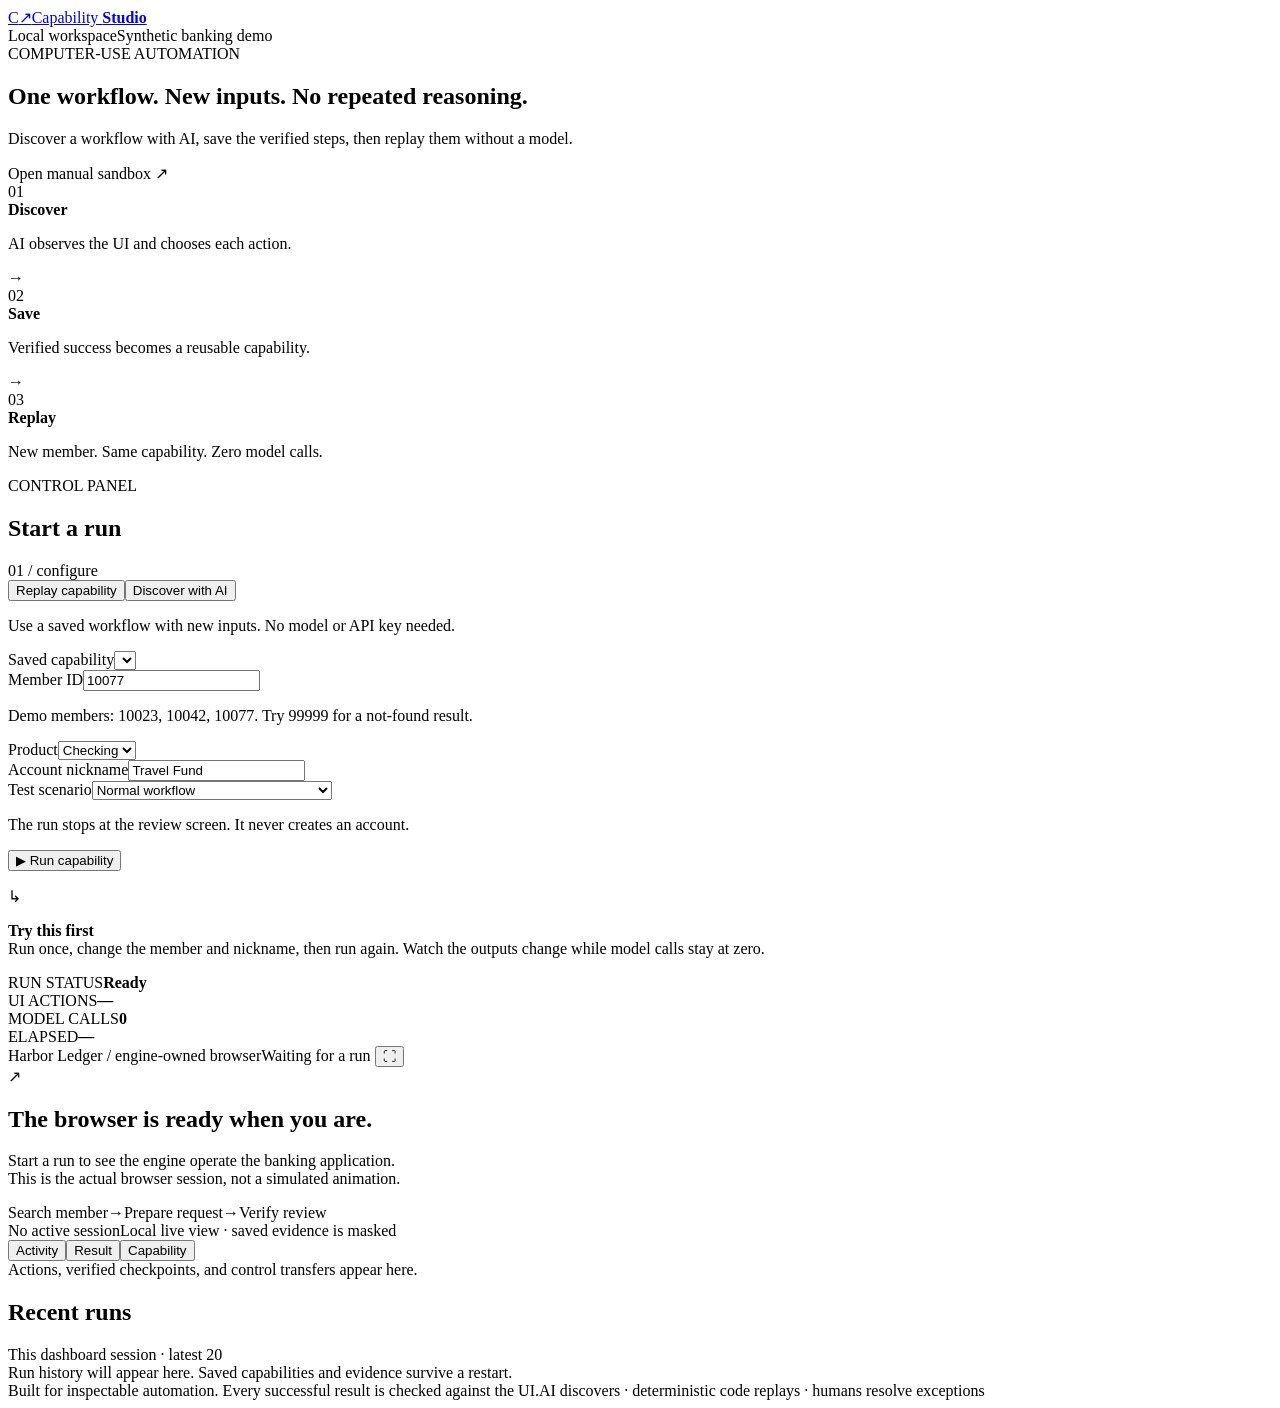
==== src/capabilities/web_static/index.html @ 90d6d940 "Add web dashboard for discovery, replay, live preview, and same-session takeover Expose the existing" ====
<!doctype html>
<html lang="en">
  <head>
    <meta charset="utf-8" />
    <meta name="viewport" content="width=device-width, initial-scale=1" />
    <meta name="studio-csrf" content="{{csrf}}" />
    <title>Capability Studio · Computer-use automation</title>
    <link rel="stylesheet" href="/assets/studio.css" />
    <script src="/assets/studio.js" defer></script>
  </head>
  <body>
    <header class="topbar">
      <a class="brand" href="/" aria-label="Capability Studio home"
        ><span class="brandmark">C<span>↗</span></span
        >Capability <strong>Studio</strong></a
      >
      <div class="top-right">
        <span class="local"><i></i> Local workspace</span
        ><span class="tag">Synthetic banking demo</span>
      </div>
    </header>
    <main>
      <section class="intro">
        <div>
          <div class="eyebrow">COMPUTER-USE AUTOMATION</div>
          <h1>One workflow. New inputs. No repeated reasoning.</h1>
          <p>
            Discover a workflow with AI, save the verified steps, then replay
            them without a model.
          </p>
        </div>
        <a id="sandbox-link" class="quiet-link" target="_blank" rel="noopener"
          >Open manual sandbox ↗</a
        >
      </section>
      <section class="flow" aria-label="How it works">
        <div>
          <span class="flow-number">01</span>
          <div>
            <strong>Discover</strong>
            <p>AI observes the UI and chooses each action.</p>
          </div>
        </div>
        <span class="flow-arrow">→</span>
        <div>
          <span class="flow-number">02</span>
          <div>
            <strong>Save</strong>
            <p>Verified success becomes a reusable capability.</p>
          </div>
        </div>
        <span class="flow-arrow">→</span>
        <div>
          <span class="flow-number">03</span>
          <div>
            <strong>Replay</strong>
            <p>New member. Same capability. Zero model calls.</p>
          </div>
        </div>
      </section>
      <div class="workspace-grid">
        <aside class="panel setup">
          <div class="panel-heading">
            <div>
              <div class="eyebrow">CONTROL PANEL</div>
              <h2>Start a run</h2>
            </div>
            <span class="subtle">01 / configure</span>
          </div>
          <div class="mode-tabs" role="group" aria-label="Run mode">
            <button id="replay-mode" class="selected" aria-pressed="true">
              Replay capability</button
            ><button id="discover-mode" aria-pressed="false">
              Discover with AI
            </button>
          </div>
          <p id="mode-description" class="help">
            Use a saved workflow with new inputs. No model or API key needed.
          </p>
          <form id="run-form">
            <label for="capability">Saved capability</label
            ><select id="capability" required></select>
            <div id="capability-meta" class="inline-note"></div>
            <div id="discovery-fields" hidden>
              <label for="provider">Model provider</label
              ><select id="provider">
                <option value="gemini">Gemini</option>
                <option value="anthropic">Anthropic</option>
              </select>
              <p id="provider-status" class="help"></p>
              <div class="goal">
                <strong>Discovery goal</strong>
                <p>
                  Find the member, prepare the requested sub-account, and stop
                  at review. AI chooses the steps; you do not demonstrate them
                  first.
                </p>
              </div>
            </div>
            <div class="divider"></div>
            <label for="member-id">Member ID</label
            ><input
              id="member-id"
              name="member_id"
              value="10077"
              inputmode="numeric"
              pattern="[0-9]{5}"
              maxlength="5"
              required
              autocomplete="off"
            />
            <p class="help field-help">
              Demo members: 10023, 10042, 10077. Try 99999 for a not-found
              result.
            </p>
            <div class="field-row">
              <div>
                <label for="product">Product</label
                ><select id="product">
                  <option>Checking</option>
                  <option>Savings</option>
                </select>
              </div>
              <div>
                <label for="nickname">Account nickname</label
                ><input
                  id="nickname"
                  value="Travel Fund"
                  maxlength="80"
                  required
                  autocomplete="off"
                />
              </div>
            </div>
            <label for="scenario">Test scenario</label
            ><select id="scenario">
              <option value="normal">Normal workflow</option>
              <option value="session_expired">
                Session expired · human takeover
              </option>
              <option value="unexpected_dialog">
                Unexpected dialog · human takeover
              </option>
              <option value="interstitial">
                Known notice · automatic recovery
              </option>
              <option value="slow">Slow loading</option>
              <option value="validation">Form validation error</option>
              <option value="permission_denied">Permission denied</option>
              <option value="app_error">Application unavailable</option>
              <option value="ambiguous">Duplicate control</option>
              <option value="visual_missing">Missing visual target</option>
              <option value="prompt_injection">
                Untrusted page instruction
              </option>
            </select>
            <p id="scenario-help" class="help">
              The run stops at the review screen. It never creates an account.
            </p>
            <button class="primary run-button" id="start" type="submit">
              <span>▶</span> Run capability
            </button>
            <button class="danger-outline" id="stop" type="button" hidden>
              Stop current run
            </button>
            <p class="error" id="form-error" role="alert"></p>
          </form>
          <div class="tip">
            <span>↳</span>
            <p>
              <strong>Try this first</strong><br />Run once, change the member
              and nickname, then run again. Watch the outputs change while model
              calls stay at zero.
            </p>
          </div>
        </aside>
        <section class="execution">
          <div class="metrics" aria-label="Run statistics">
            <div>
              <span>RUN STATUS</span><strong id="run-status">Ready</strong>
            </div>
            <div>
              <span>UI ACTIONS</span><strong id="action-count">—</strong>
            </div>
            <div>
              <span>MODEL CALLS</span><strong id="model-count">0</strong>
            </div>
            <div><span>ELAPSED</span><strong id="elapsed">—</strong></div>
          </div>
          <section class="panel browser-panel">
            <div class="browser-bar">
              <div class="window-dots"><i></i><i></i><i></i></div>
              <span
                >Harbor Ledger
                <span class="muted">/ engine-owned browser</span></span
              ><span id="live-status" class="live-status"
                >Waiting for a run</span
              >
              <button
                id="expand-view"
                class="secondary"
                type="button"
                aria-label="Expand banking view"
              >
                ⛶
              </button>
            </div>
            <div id="takeover" class="takeover" hidden>
              <div>
                <strong id="takeover-title">Human attention needed</strong>
                <p id="takeover-reason"></p>
              </div>
              <div class="takeover-buttons">
                <button id="claim" class="primary" type="button">
                  Claim session</button
                ><button id="resume" class="primary" type="button" hidden>
                  Return to automation</button
                ><button id="abort" class="secondary" type="button">
                  Abort
                </button>
              </div>
            </div>
            <div class="viewport" id="viewport">
              <div class="empty-state" id="empty-state">
                <div class="empty-icon">↗</div>
                <h2>The browser is ready when you are.</h2>
                <p>
                  Start a run to see the engine operate the banking
                  application.<br />This is the actual browser session, not a
                  simulated animation.
                </p>
                <div class="empty-steps">
                  <span>Search member</span><b>→</b><span>Prepare request</span
                  ><b>→</b><span>Verify review</span>
                </div>
              </div>
              <img
                id="browser-image"
                alt="Live banking browser session"
                hidden
              />
            </div>
            <div id="human-tools" class="human-tools" hidden>
              <p>
                You own this session. Click the banking screen to interact.
                After resolving the interruption, return control.
              </p>
              <div>
                <input
                  id="manual-text"
                  placeholder="Text for the focused field"
                  maxlength="80"
                  aria-label="Text for the focused browser field"
                /><button id="type-text" class="secondary">Type text</button
                ><button class="secondary key" data-key="Tab">Tab</button
                ><button class="secondary key" data-key="Enter">Enter</button
                ><button class="secondary key" data-key="Escape">Esc</button>
              </div>
            </div>
            <div class="browser-footer">
              <span id="screen-name">No active session</span
              ><span id="preview-note"
                >Local live view · saved evidence is masked</span
              >
            </div>
          </section>
          <section class="panel details-panel">
            <div class="detail-tabs" role="group" aria-label="Run details">
              <button class="active" data-panel="activity-panel">
                Activity</button
              ><button data-panel="result-panel">Result</button
              ><button data-panel="artifact-panel">Capability</button>
            </div>
            <div id="activity-panel" class="detail-content">
              <div id="activity-empty" class="muted">
                Actions, verified checkpoints, and control transfers appear
                here.
              </div>
              <ol id="events" class="events" aria-label="Run activity"></ol>
            </div>
            <div id="result-panel" class="detail-content" hidden>
              <div id="result-empty" class="muted">
                Verified outputs will appear when the run finishes.
              </div>
              <div id="result-content" hidden>
                <h3 id="result-title"></h3>
                <p id="result-message"></p>
                <dl id="outputs"></dl>
                <p id="evidence-note" class="inline-note"></p>
                <button
                  id="use-discovered"
                  class="primary"
                  type="button"
                  hidden
                >
                  Use this capability with new inputs
                </button>
              </div>
            </div>
            <div id="artifact-panel" class="detail-content" hidden>
              <div class="artifact-header">
                <div>
                  <h3>Reusable capability</h3>
                  <p class="help">
                    Input references, verified checkpoints, and provenance. No
                    member-specific values.
                  </p>
                </div>
                <button id="download-artifact" class="secondary">
                  Download JSON
                </button>
              </div>
              <div id="artifact-steps" class="artifact-steps"></div>
              <details>
                <summary>Inspect the full artifact</summary>
                <pre id="artifact-json"></pre>
              </details>
            </div>
          </section>
        </section>
      </div>
      <section class="panel history">
        <div class="panel-heading">
          <h2>Recent runs</h2>
          <span class="subtle">This dashboard session · latest 20</span>
        </div>
        <div id="history-empty" class="muted">
          Run history will appear here. Saved capabilities and evidence survive
          a restart.
        </div>
        <div id="history-list"></div>
      </section>
      <footer class="page-footer">
        <span
          >Built for inspectable automation. Every successful result is checked
          against the UI.</span
        ><span
          >AI discovers · deterministic code replays · humans resolve
          exceptions</span
        >
      </footer>
    </main>
  </body>
</html>
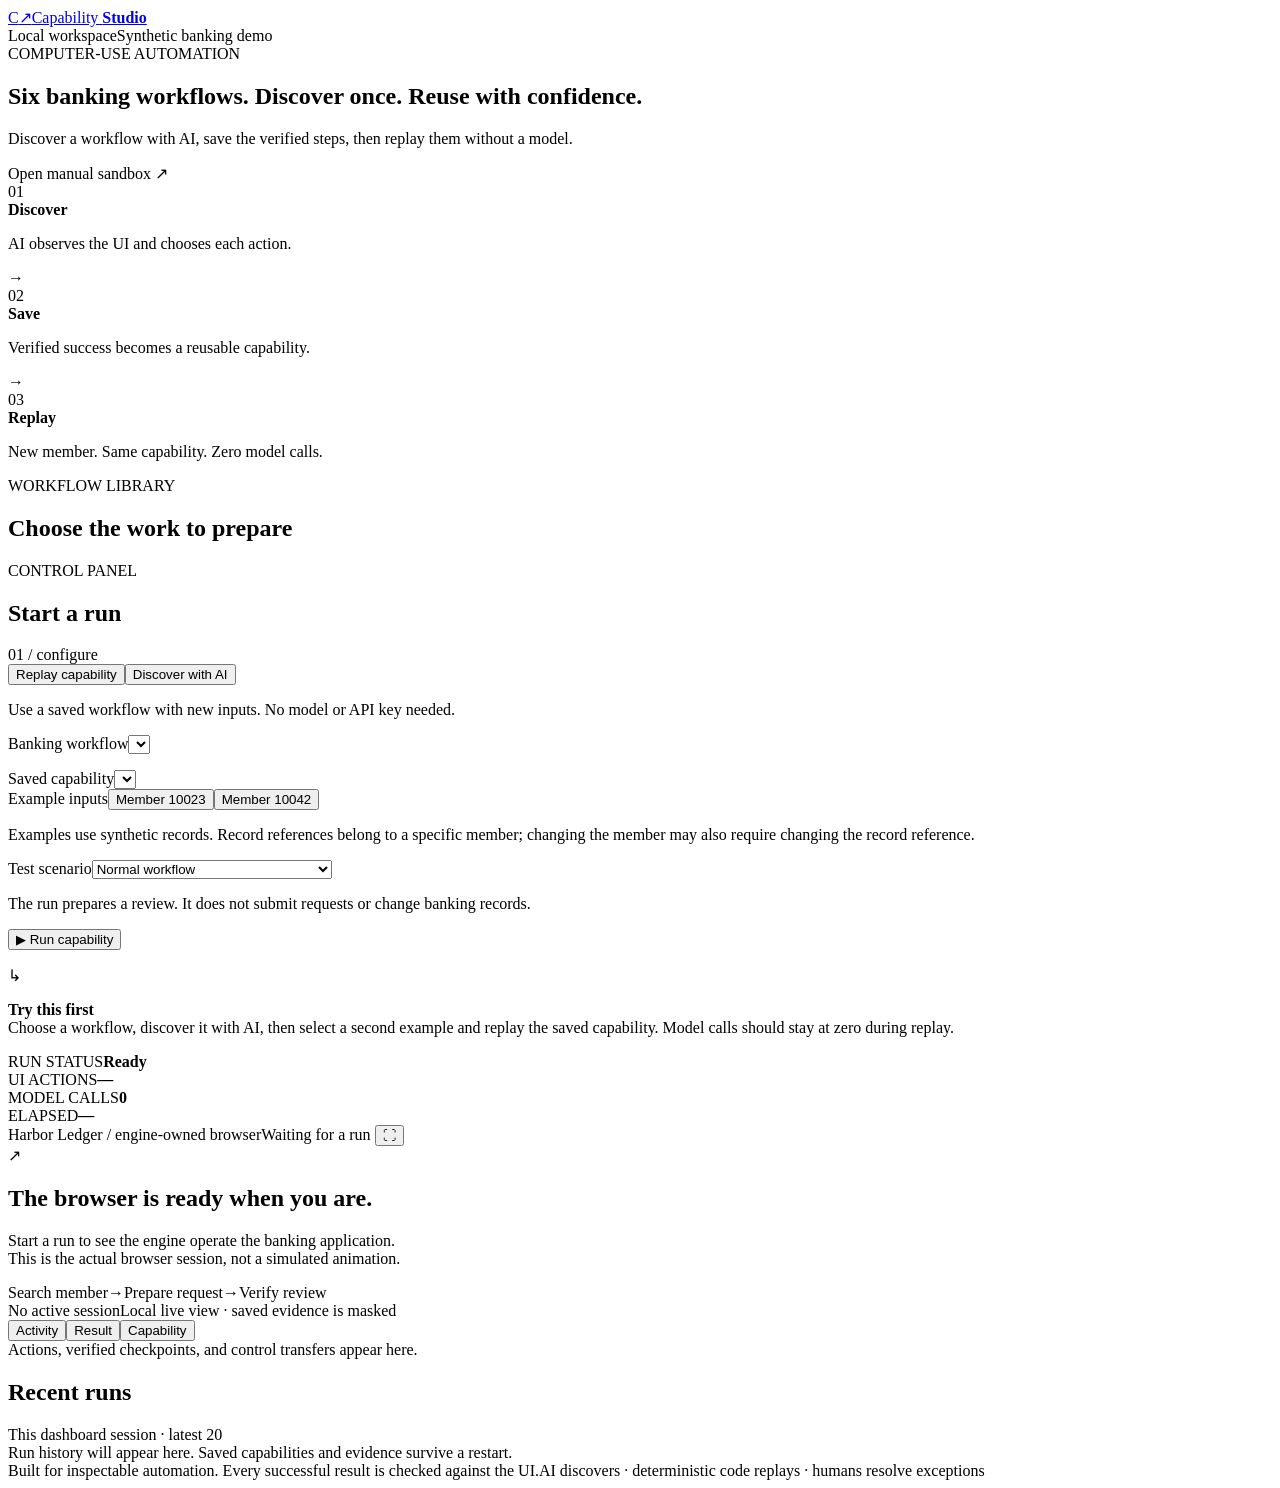
==== commit 1a0c5322: "Expand Harbor Ledger to six discoverable banking workflows Add independent goal contracts, member-sc" ====
--- a/src/capabilities/web_static/index.html
+++ b/src/capabilities/web_static/index.html
@@ -23,7 +23,7 @@
       <section class="intro">
         <div>
           <div class="eyebrow">COMPUTER-USE AUTOMATION</div>
-          <h1>One workflow. New inputs. No repeated reasoning.</h1>
+          <h1>Six banking workflows. Discover once. Reuse with confidence.</h1>
           <p>
             Discover a workflow with AI, save the verified steps, then replay
             them without a model.
@@ -58,6 +58,16 @@
           </div>
         </div>
       </section>
+      <section class="workflow-library" aria-label="Banking workflow library">
+        <div class="library-heading">
+          <div>
+            <div class="eyebrow">WORKFLOW LIBRARY</div>
+            <h2>Choose the work to prepare</h2>
+          </div>
+          <span id="library-count" class="tag"></span>
+        </div>
+        <div id="workflow-cards" class="workflow-cards"></div>
+      </section>
       <div class="workspace-grid">
         <aside class="panel setup">
           <div class="panel-heading">
@@ -78,8 +88,13 @@
             Use a saved workflow with new inputs. No model or API key needed.
           </p>
           <form id="run-form">
-            <label for="capability">Saved capability</label
-            ><select id="capability" required></select>
+            <label for="workflow">Banking workflow</label
+            ><select id="workflow" required></select>
+            <p id="workflow-description" class="help"></p>
+            <div id="saved-capability-field">
+              <label for="capability">Saved capability</label
+              ><select id="capability"></select>
+            </div>
             <div id="capability-meta" class="inline-note"></div>
             <div id="discovery-fields" hidden>
               <label for="provider">Model provider</label
@@ -90,48 +105,24 @@
               <p id="provider-status" class="help"></p>
               <div class="goal">
                 <strong>Discovery goal</strong>
-                <p>
-                  Find the member, prepare the requested sub-account, and stop
-                  at review. AI chooses the steps; you do not demonstrate them
-                  first.
-                </p>
+                <p id="goal-description"></p>
               </div>
             </div>
             <div class="divider"></div>
-            <label for="member-id">Member ID</label
-            ><input
-              id="member-id"
-              name="member_id"
-              value="10077"
-              inputmode="numeric"
-              pattern="[0-9]{5}"
-              maxlength="5"
-              required
-              autocomplete="off"
-            />
-            <p class="help field-help">
-              Demo members: 10023, 10042, 10077. Try 99999 for a not-found
-              result.
+            <div class="example-controls">
+              <span>Example inputs</span
+              ><button id="example-first" class="secondary" type="button">
+                Member 10023</button
+              ><button id="example-second" class="secondary" type="button">
+                Member 10042
+              </button>
+            </div>
+            <div id="workflow-inputs"></div>
+            <p class="help">
+              Examples use synthetic records. Record references belong to a
+              specific member; changing the member may also require changing the
+              record reference.
             </p>
-            <div class="field-row">
-              <div>
-                <label for="product">Product</label
-                ><select id="product">
-                  <option>Checking</option>
-                  <option>Savings</option>
-                </select>
-              </div>
-              <div>
-                <label for="nickname">Account nickname</label
-                ><input
-                  id="nickname"
-                  value="Travel Fund"
-                  maxlength="80"
-                  required
-                  autocomplete="off"
-                />
-              </div>
-            </div>
             <label for="scenario">Test scenario</label
             ><select id="scenario">
               <option value="normal">Normal workflow</option>
@@ -155,7 +146,8 @@
               </option>
             </select>
             <p id="scenario-help" class="help">
-              The run stops at the review screen. It never creates an account.
+              The run prepares a review. It does not submit requests or change
+              banking records.
             </p>
             <button class="primary run-button" id="start" type="submit">
               <span>▶</span> Run capability
@@ -168,9 +160,9 @@
           <div class="tip">
             <span>↳</span>
             <p>
-              <strong>Try this first</strong><br />Run once, change the member
-              and nickname, then run again. Watch the outputs change while model
-              calls stay at zero.
+              <strong>Try this first</strong><br />Choose a workflow, discover
+              it with AI, then select a second example and replay the saved
+              capability. Model calls should stay at zero during replay.
             </p>
           </div>
         </aside>
